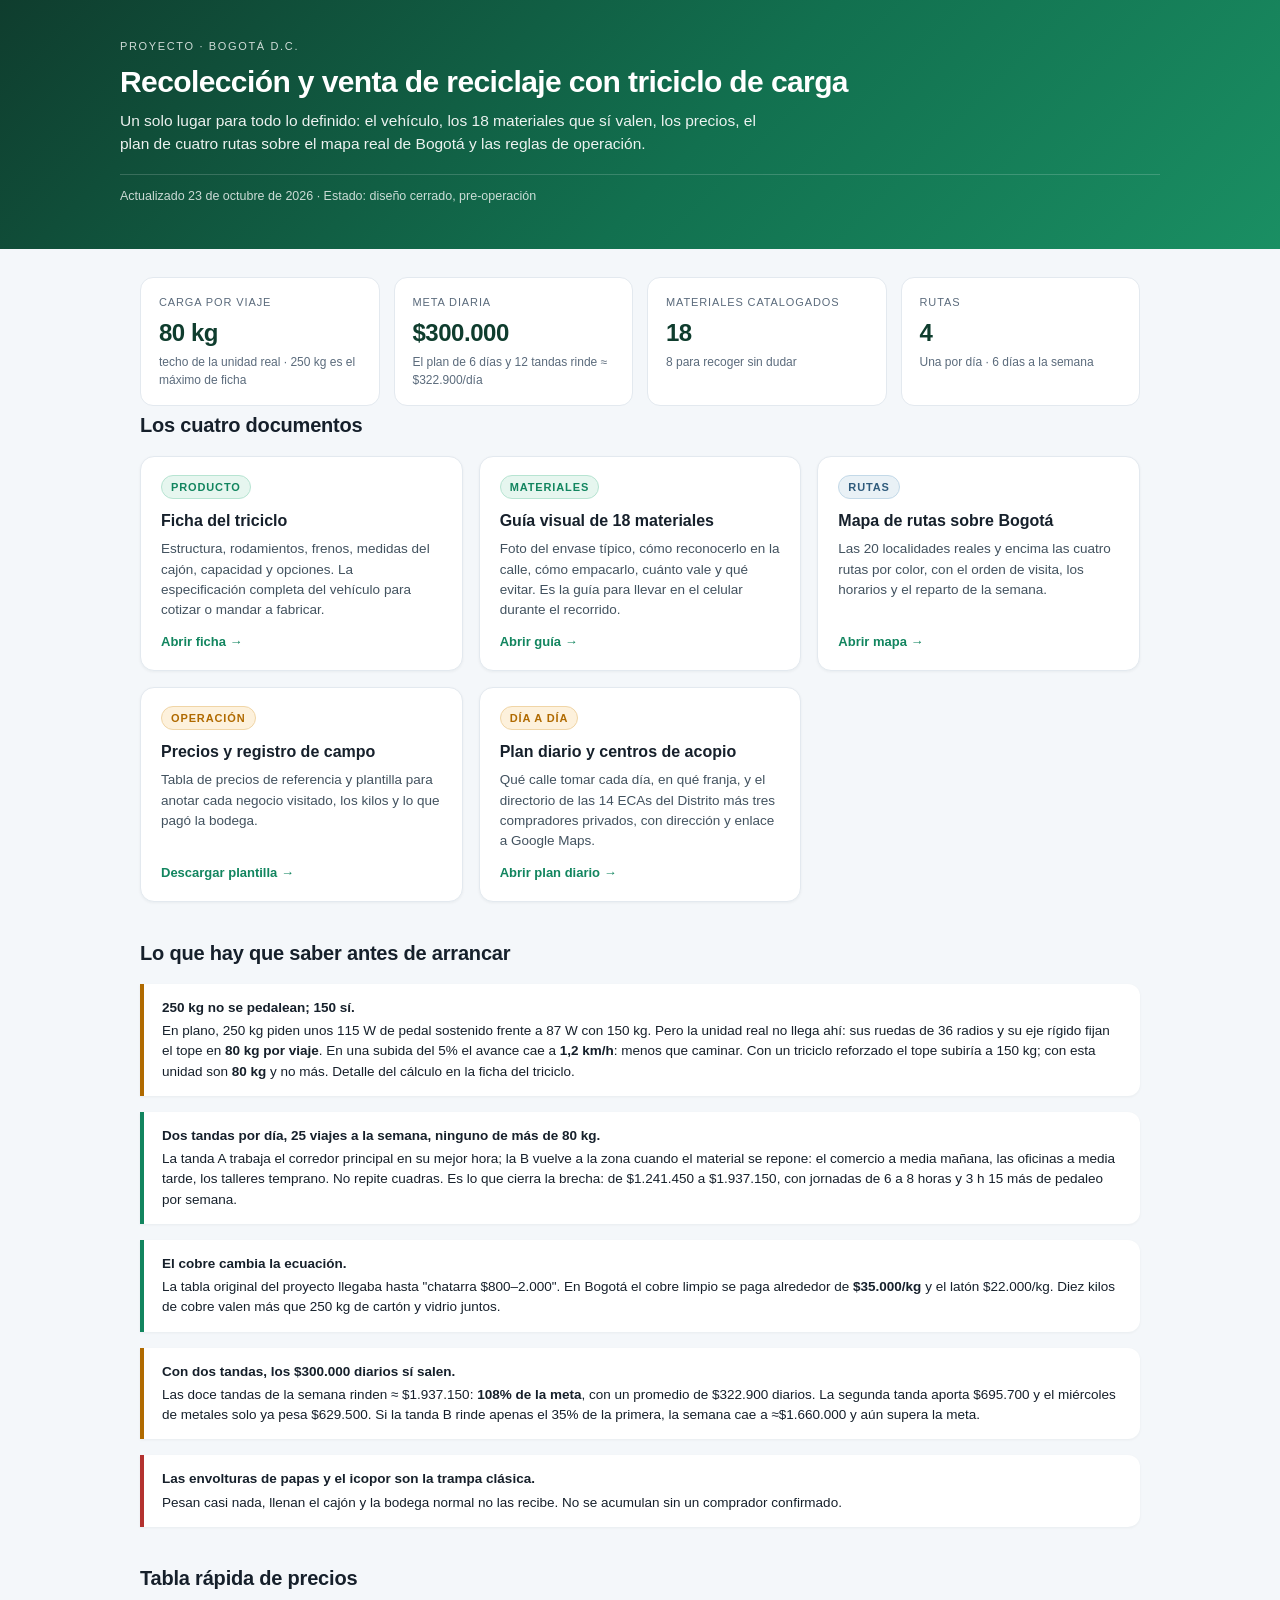
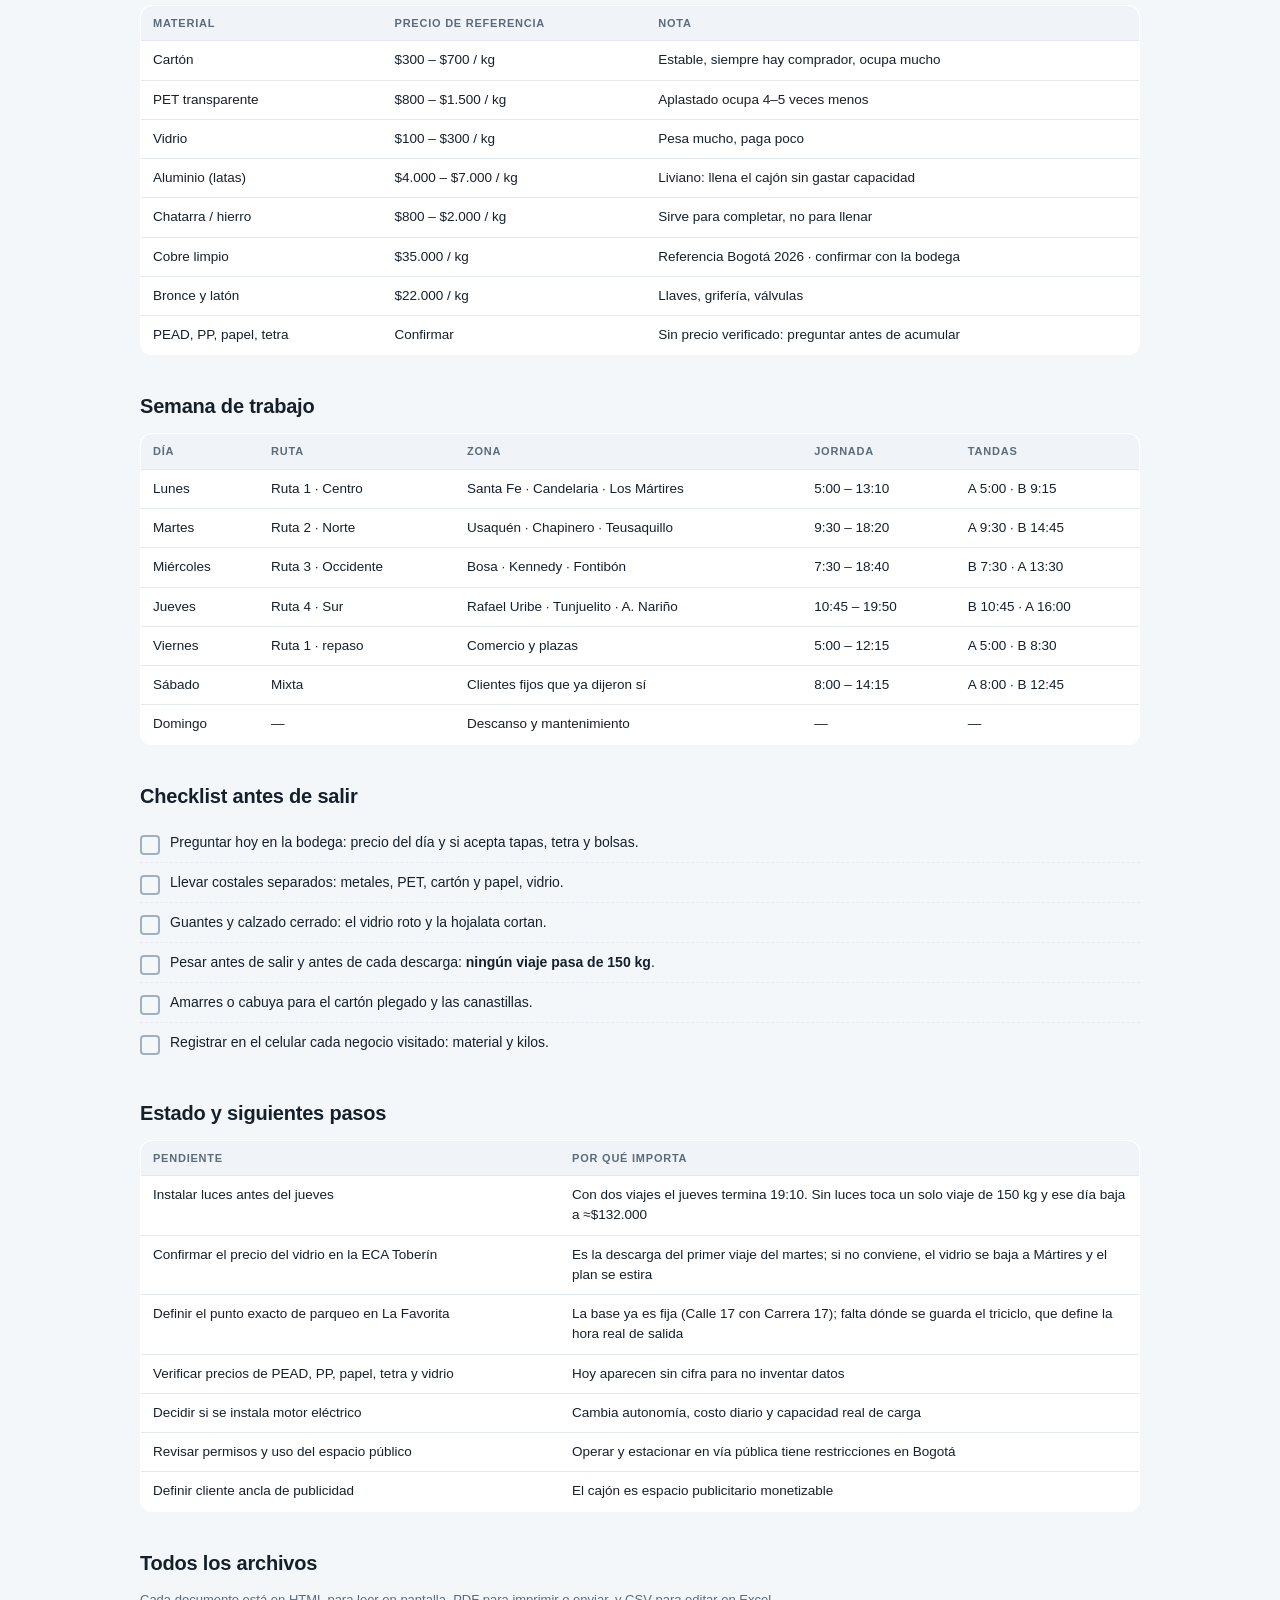
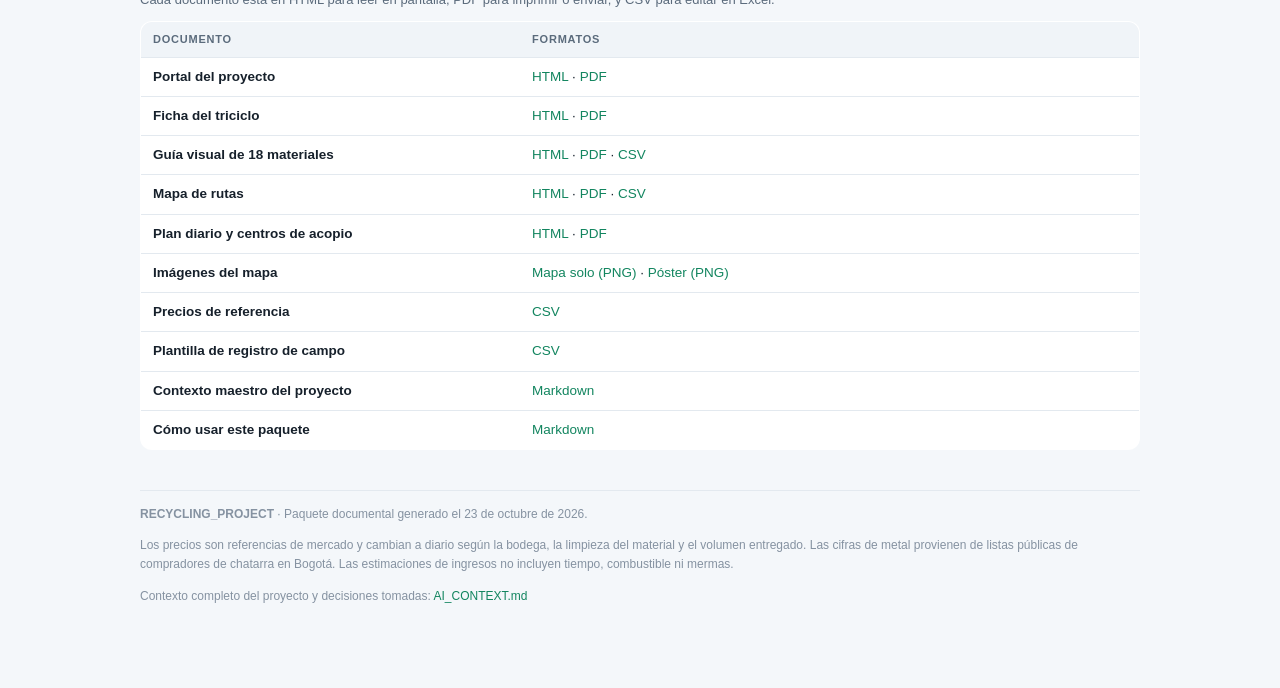
==== index.html @ 22b5cfcc "feat(portal): pagina principal con acceso a todas las secciones" ====
﻿<!DOCTYPE html>
<html lang="es">
<head>
<meta charset="utf-8">
<meta name="viewport" content="width=device-width, initial-scale=1">
<title>RECYCLING_PROJECT · Recolección con triciclo en Bogotá</title>
<link rel="stylesheet" href="assets/styles.css">
</head>
<body>

<header class="top">
  <div class="inner">
    <p class="kicker">Proyecto · Bogotá D.C.</p>
    <h1>Recolección y venta de reciclaje con triciclo de carga</h1>
    <p class="lead">Un solo lugar para todo lo definido: el vehículo, los 18 materiales que sí valen, los precios, el plan de cuatro rutas sobre el mapa real de Bogotá y las reglas de operación.</p>
    <p class="meta">Actualizado 23 de octubre de 2026 · Estado: diseño cerrado, pre-operación</p>
  </div>
</header>

<div class="wrap">

  <div class="metrics">
    <div class="metric">
      <div class="k">Carga por viaje</div>
      <div class="v">80 kg</div>
      <div class="s">techo de la unidad real · 250 kg es el máximo de ficha</div>
    </div>
    <div class="metric">
      <div class="k">Meta diaria</div>
      <div class="v">$300.000</div>
      <div class="s">El plan de 6 días y 12 tandas rinde ≈ $322.900/día</div>
    </div>
    <div class="metric">
      <div class="k">Materiales catalogados</div>
      <div class="v">18</div>
      <div class="s">8 para recoger sin dudar</div>
    </div>
    <div class="metric">
      <div class="k">Rutas</div>
      <div class="v">4</div>
      <div class="s">Una por día · 6 días a la semana</div>
    </div>
  </div>

  <h2>Los cuatro documentos</h2>

  <div class="grid">
    <div class="card">
      <span class="pill green">Producto</span>
      <h3>Ficha del triciclo</h3>
      <p>Estructura, rodamientos, frenos, medidas del cajón, capacidad y opciones. La especificación completa del vehículo para cotizar o mandar a fabricar.</p>
      <a class="go" href="01_producto/ficha_triciclo.html">Abrir ficha →</a>
    </div>

    <div class="card">
      <span class="pill green">Materiales</span>
      <h3>Guía visual de 18 materiales</h3>
      <p>Foto del envase típico, cómo reconocerlo en la calle, cómo empacarlo, cuánto vale y qué evitar. Es la guía para llevar en el celular durante el recorrido.</p>
      <a class="go" href="02_materiales/guia_materiales.html">Abrir guía →</a>
    </div>

    <div class="card">
      <span class="pill blue">Rutas</span>
      <h3>Mapa de rutas sobre Bogotá</h3>
      <p>Las 20 localidades reales y encima las cuatro rutas por color, con el orden de visita, los horarios y el reparto de la semana.</p>
      <a class="go" href="03_rutas/mapa_rutas.html">Abrir mapa →</a>
    </div>

    <div class="card">
      <span class="pill amber">Operación</span>
      <h3>Precios y registro de campo</h3>
      <p>Tabla de precios de referencia y plantilla para anotar cada negocio visitado, los kilos y lo que pagó la bodega.</p>
      <a class="go" href="04_operacion/registro_recoleccion.csv">Descargar plantilla →</a>
    </div>
    <div class="card">
      <span class="pill amber">Día a día</span>
      <h3>Plan diario y centros de acopio</h3>
      <p>Qué calle tomar cada día, en qué franja, y el directorio de las 14 ECAs del Distrito más tres compradores privados, con dirección y enlace a Google Maps.</p>
      <a class="go" href="03_rutas/plan_semanal.html">Abrir plan diario →</a>
    </div>
  </div>

  <h2>Lo que hay que saber antes de arrancar</h2>

  <div class="note warn">
    <strong>250 kg no se pedalean; 150 sí.</strong>
    En plano, 250 kg piden unos 115 W de pedal sostenido frente a 87 W con 150 kg. Pero la unidad real no llega ahí: sus ruedas de 36 radios y su eje rígido fijan el tope en <b>80 kg por viaje</b>. En una subida del 5% el avance cae a <b>1,2 km/h</b>: menos que caminar. Con un triciclo reforzado el tope subiría a 150 kg; con esta unidad son <b>80 kg</b> y no más. Detalle del cálculo en la ficha del triciclo.
  </div>

  <div class="note">
    <strong>Dos tandas por día, 25 viajes a la semana, ninguno de más de 80 kg.</strong>
    La tanda A trabaja el corredor principal en su mejor hora; la B vuelve a la zona cuando el material se repone: el comercio a media mañana, las oficinas a media tarde, los talleres temprano. No repite cuadras. Es lo que cierra la brecha: de $1.241.450 a $1.937.150, con jornadas de 6 a 8 horas y 3 h 15 más de pedaleo por semana.
  </div>

  <div class="note">
    <strong>El cobre cambia la ecuación.</strong>
    La tabla original del proyecto llegaba hasta "chatarra $800–2.000". En Bogotá el cobre limpio se paga alrededor de <b>$35.000/kg</b> y el latón $22.000/kg. Diez kilos de cobre valen más que 250 kg de cartón y vidrio juntos.
  </div>

  <div class="note warn">
    <strong>Con dos tandas, los $300.000 diarios sí salen.</strong>
    Las doce tandas de la semana rinden ≈ $1.937.150: <b>108% de la meta</b>, con un promedio de $322.900 diarios. La segunda tanda aporta $695.700 y el miércoles de metales solo ya pesa $629.500. Si la tanda B rinde apenas el 35% de la primera, la semana cae a ≈$1.660.000 y aún supera la meta.
  </div>

  <div class="note stop">
    <strong>Las envolturas de papas y el icopor son la trampa clásica.</strong>
    Pesan casi nada, llenan el cajón y la bodega normal no las recibe. No se acumulan sin un comprador confirmado.
  </div>

  <h2>Tabla rápida de precios</h2>

  <table>
    <tr><th>Material</th><th>Precio de referencia</th><th>Nota</th></tr>
    <tr><td>Cartón</td><td class="num">$300 – $700 / kg</td><td>Estable, siempre hay comprador, ocupa mucho</td></tr>
    <tr><td>PET transparente</td><td class="num">$800 – $1.500 / kg</td><td>Aplastado ocupa 4–5 veces menos</td></tr>
    <tr><td>Vidrio</td><td class="num">$100 – $300 / kg</td><td>Pesa mucho, paga poco</td></tr>
    <tr><td>Aluminio (latas)</td><td class="num">$4.000 – $7.000 / kg</td><td>Liviano: llena el cajón sin gastar capacidad</td></tr>
    <tr><td>Chatarra / hierro</td><td class="num">$800 – $2.000 / kg</td><td>Sirve para completar, no para llenar</td></tr>
    <tr><td>Cobre limpio</td><td class="num">$35.000 / kg</td><td>Referencia Bogotá 2026 · confirmar con la bodega</td></tr>
    <tr><td>Bronce y latón</td><td class="num">$22.000 / kg</td><td>Llaves, grifería, válvulas</td></tr>
    <tr><td>PEAD, PP, papel, tetra</td><td class="num">Confirmar</td><td>Sin precio verificado: preguntar antes de acumular</td></tr>
  </table>

  <h2>Semana de trabajo</h2>

  <table>
    <tr><th>Día</th><th>Ruta</th><th>Zona</th><th>Jornada</th><th>Tandas</th></tr>
    <tr><td>Lunes</td><td>Ruta 1 · Centro</td><td>Santa Fe · Candelaria · Los Mártires</td><td class="num">5:00 – 13:10</td><td>A 5:00 · B 9:15</td></tr>
    <tr><td>Martes</td><td>Ruta 2 · Norte</td><td>Usaquén · Chapinero · Teusaquillo</td><td class="num">9:30 – 18:20</td><td>A 9:30 · B 14:45</td></tr>
    <tr><td>Miércoles</td><td>Ruta 3 · Occidente</td><td>Bosa · Kennedy · Fontibón</td><td class="num">7:30 – 18:40</td><td>B 7:30 · A 13:30</td></tr>
    <tr><td>Jueves</td><td>Ruta 4 · Sur</td><td>Rafael Uribe · Tunjuelito · A. Nariño</td><td class="num">10:45 – 19:50</td><td>B 10:45 · A 16:00</td></tr>
    <tr><td>Viernes</td><td>Ruta 1 · repaso</td><td>Comercio y plazas</td><td class="num">5:00 – 12:15</td><td>A 5:00 · B 8:30</td></tr>
    <tr><td>Sábado</td><td>Mixta</td><td>Clientes fijos que ya dijeron sí</td><td class="num">8:00 – 14:15</td><td>A 8:00 · B 12:45</td></tr>
    <tr><td>Domingo</td><td>—</td><td>Descanso y mantenimiento</td><td class="num">—</td><td class="num">—</td></tr>
  </table>

  <h2>Checklist antes de salir</h2>

  <ul class="check">
    <li>Preguntar hoy en la bodega: precio del día y si acepta tapas, tetra y bolsas.</li>
    <li>Llevar costales separados: metales, PET, cartón y papel, vidrio.</li>
    <li>Guantes y calzado cerrado: el vidrio roto y la hojalata cortan.</li>
    <li>Pesar antes de salir y antes de cada descarga: <b>ningún viaje pasa de 150 kg</b>.</li>
    <li>Amarres o cabuya para el cartón plegado y las canastillas.</li>
    <li>Registrar en el celular cada negocio visitado: material y kilos.</li>
  </ul>

  <h2>Estado y siguientes pasos</h2>

  <table>
    <tr><th style="width:42%">Pendiente</th><th>Por qué importa</th></tr>
    <tr><td>Instalar luces antes del jueves</td><td>Con dos viajes el jueves termina 19:10. Sin luces toca un solo viaje de 150 kg y ese día baja a ≈$132.000</td></tr>
    <tr><td>Confirmar el precio del vidrio en la ECA Toberín</td><td>Es la descarga del primer viaje del martes; si no conviene, el vidrio se baja a Mártires y el plan se estira</td></tr>
    <tr><td>Definir el punto exacto de parqueo en La Favorita</td><td>La base ya es fija (Calle 17 con Carrera 17); falta dónde se guarda el triciclo, que define la hora real de salida</td></tr>
    <tr><td>Verificar precios de PEAD, PP, papel, tetra y vidrio</td><td>Hoy aparecen sin cifra para no inventar datos</td></tr>
    <tr><td>Decidir si se instala motor eléctrico</td><td>Cambia autonomía, costo diario y capacidad real de carga</td></tr>
    <tr><td>Revisar permisos y uso del espacio público</td><td>Operar y estacionar en vía pública tiene restricciones en Bogotá</td></tr>
    <tr><td>Definir cliente ancla de publicidad</td><td>El cajón es espacio publicitario monetizable</td></tr>
  </table>

  <h2>Todos los archivos</h2>
  <p class="small">Cada documento está en HTML para leer en pantalla, PDF para imprimir o enviar, y CSV para editar en Excel.</p>

  <table>
    <tr><th style="width:38%">Documento</th><th>Formatos</th></tr>
    <tr>
      <td><b>Portal del proyecto</b></td>
      <td><a href="index.html">HTML</a> · <a href="index.pdf">PDF</a></td>
    </tr>
    <tr>
      <td><b>Ficha del triciclo</b></td>
      <td><a href="01_producto/ficha_triciclo.html">HTML</a> · <a href="01_producto/ficha_triciclo.pdf">PDF</a></td>
    </tr>
    <tr>
      <td><b>Guía visual de 18 materiales</b></td>
      <td><a href="02_materiales/guia_materiales.html">HTML</a> · <a href="02_materiales/guia_materiales.pdf">PDF</a> · <a href="02_materiales/materiales.csv">CSV</a></td>
    </tr>
    <tr>
      <td><b>Mapa de rutas</b></td>
      <td><a href="03_rutas/mapa_rutas.html">HTML</a> · <a href="03_rutas/mapa_rutas.pdf">PDF</a> · <a href="03_rutas/rutas.csv">CSV</a></td>
    </tr>
    <tr>
      <td><b>Plan diario y centros de acopio</b></td>
      <td><a href="03_rutas/plan_semanal.html">HTML</a> · <a href="03_rutas/plan_semanal.pdf">PDF</a></td>
    </tr>
    <tr>
      <td><b>Imágenes del mapa</b></td>
      <td><a href="03_rutas/mapa_bogota.png">Mapa solo (PNG)</a> · <a href="03_rutas/mapa_rutas_bogota.png">Póster (PNG)</a></td>
    </tr>
    <tr>
      <td><b>Precios de referencia</b></td>
      <td><a href="04_operacion/precios_referencia.csv">CSV</a></td>
    </tr>
    <tr>
      <td><b>Plantilla de registro de campo</b></td>
      <td><a href="04_operacion/registro_recoleccion.csv">CSV</a></td>
    </tr>
    <tr>
      <td><b>Contexto maestro del proyecto</b></td>
      <td><a href="AI_CONTEXT.md">Markdown</a></td>
    </tr>
    <tr>
      <td><b>Cómo usar este paquete</b></td>
      <td><a href="README.md">Markdown</a></td>
    </tr>
  </table>

  <footer class="foot">
    <p><b>RECYCLING_PROJECT</b> · Paquete documental generado el 23 de octubre de 2026.</p>
    <p>Los precios son referencias de mercado y cambian a diario según la bodega, la limpieza del material y el volumen entregado. Las cifras de metal provienen de listas públicas de compradores de chatarra en Bogotá. Las estimaciones de ingresos no incluyen tiempo, combustible ni mermas.</p>
    <p>Contexto completo del proyecto y decisiones tomadas: <a href="AI_CONTEXT.md">AI_CONTEXT.md</a></p>
  </footer>

</div>
</body>
</html>
---- assets/styles.css ----
﻿:root{
  --ink:#16202b; --muted:#5b6b7c; --line:#e3e9ef; --bg:#f4f7fa;
  --green:#12855f; --green-dark:#0f3d2e; --green-soft:#e6f6ef;
  --amber:#b06a00; --amber-soft:#fdf1dc;
  --red:#b3322f; --red-soft:#fbe9e8;
  --blue:#3E7096; --blue-soft:#E9F1F6;
}
*{box-sizing:border-box}
body{margin:0;background:var(--bg);color:var(--ink);
  font-family:Arial,"Helvetica Neue",Helvetica,"Segoe UI",Roboto,sans-serif;
  line-height:1.5;-webkit-text-size-adjust:100%}
a{color:var(--green);text-decoration:none}
a:hover{text-decoration:underline}
.wrap{max-width:1040px;margin:0 auto;padding:0 20px 70px}

/* header */
header.top{background:linear-gradient(135deg,#0f3d2e 0%,#12704f 55%,#1a8f63 100%);
  color:#fff;padding:38px 20px 32px;margin-bottom:28px}
header.top .inner{max-width:1040px;margin:0 auto}
.kicker{letter-spacing:.15em;text-transform:uppercase;font-size:11px;opacity:.8;margin:0 0 10px}
h1{margin:0 0 10px;font-size:30px;line-height:1.15;letter-spacing:-.02em}
.lead{margin:0;font-size:15.5px;opacity:.92;max-width:660px}
header.top .meta{margin-top:18px;font-size:12.5px;opacity:.78;
  border-top:1px solid rgba(255,255,255,.22);padding-top:12px}
.crumb{font-size:12.5px;color:var(--muted);margin:0 0 14px}
.crumb a{color:var(--muted)}

/* type */
h2{font-size:20px;margin:36px 0 12px;letter-spacing:-.01em}
h2:first-of-type{margin-top:0}
h3{font-size:15.5px;margin:22px 0 8px}
p{margin:0 0 12px}
.small{font-size:13px;color:var(--muted)}

/* cards */
.grid{display:grid;grid-template-columns:repeat(auto-fill,minmax(280px,1fr));gap:16px;margin-top:16px}
.card{background:#fff;border:1px solid var(--line);border-radius:14px;padding:18px 20px;
  box-shadow:0 1px 3px rgba(16,32,48,.05);display:flex;flex-direction:column}
.card h3{margin:0 0 6px;font-size:16px}
.card p{font-size:13.5px;color:#42525f;margin:0 0 12px;flex:1}
.card .go{font-size:13px;font-weight:bold;color:var(--green)}
.pill{display:inline-block;font-size:11px;font-weight:bold;letter-spacing:.08em;
  text-transform:uppercase;padding:3px 9px;border-radius:20px;margin-bottom:10px;align-self:flex-start}
.pill.green{background:var(--green-soft);color:var(--green);border:1px solid #b7e4d2}
.pill.amber{background:var(--amber-soft);color:var(--amber);border:1px solid #f0d5a6}
.pill.red{background:var(--red-soft);color:var(--red);border:1px solid #f0c3c1}
.pill.blue{background:var(--blue-soft);color:#2f5b7c;border:1px solid #c3d9e8}

/* tables */
table{width:100%;border-collapse:collapse;font-size:13.5px;background:#fff;
  border:1px solid var(--line);border-radius:12px;overflow:hidden;margin:10px 0 18px}
th,td{padding:9px 12px;text-align:left;border-bottom:1px solid var(--line);vertical-align:top}
th{background:#f0f4f8;font-size:11px;letter-spacing:.07em;text-transform:uppercase;color:var(--muted)}
tr:last-child td{border-bottom:none}
td.num{white-space:nowrap;font-variant-numeric:tabular-nums}

/* metrics */
.metrics{display:grid;grid-template-columns:repeat(auto-fit,minmax(180px,1fr));gap:14px;margin:18px 0 4px}
.metric{background:#fff;border:1px solid var(--line);border-radius:13px;padding:16px 18px}
.metric .k{font-size:11px;letter-spacing:.08em;text-transform:uppercase;color:var(--muted);margin-bottom:4px}
.metric .v{font-size:24px;font-weight:bold;letter-spacing:-.02em;color:var(--green-dark)}
.metric .s{font-size:12px;color:var(--muted);margin-top:2px}

/* callouts */
.note{background:#fff;border-left:4px solid var(--green);border-radius:0 12px 12px 0;
  padding:14px 18px;margin:16px 0;font-size:13.5px;box-shadow:0 1px 3px rgba(16,32,48,.05)}
.warn{border-left-color:var(--amber)}
.stop{border-left-color:var(--red)}
.note strong{display:block;margin-bottom:3px}

/* lists */
ul.clean{padding-left:18px;margin:8px 0 16px}
ul.clean li{margin-bottom:7px;font-size:14px}
ul.check{list-style:none;padding:0;margin:8px 0 16px}
ul.check li{position:relative;padding:9px 0 9px 30px;border-bottom:1px dashed #e6ecf2;font-size:14px}
ul.check li:last-child{border-bottom:none}
ul.check li:before{content:"";position:absolute;left:0;top:12px;width:16px;height:16px;
  border:2px solid #9fb0c0;border-radius:4px}

footer.foot{margin-top:40px;font-size:12px;color:#8592a1;line-height:1.6;
  border-top:1px solid var(--line);padding-top:14px}

@media print{
  @page{size:A4;margin:14mm}
  body{background:#fff}
  header.top{padding:20px 22px 18px;-webkit-print-color-adjust:exact;print-color-adjust:exact}
  header.top .inner{max-width:none}
  .metrics{grid-template-columns:repeat(4,1fr);gap:10px}
  .grid{grid-template-columns:1fr 1fr}
  .wrap{max-width:none;padding:0}
  .card,.note,table{box-shadow:none;break-inside:avoid}
  h2{break-after:avoid}
  a{color:inherit;text-decoration:none}
}
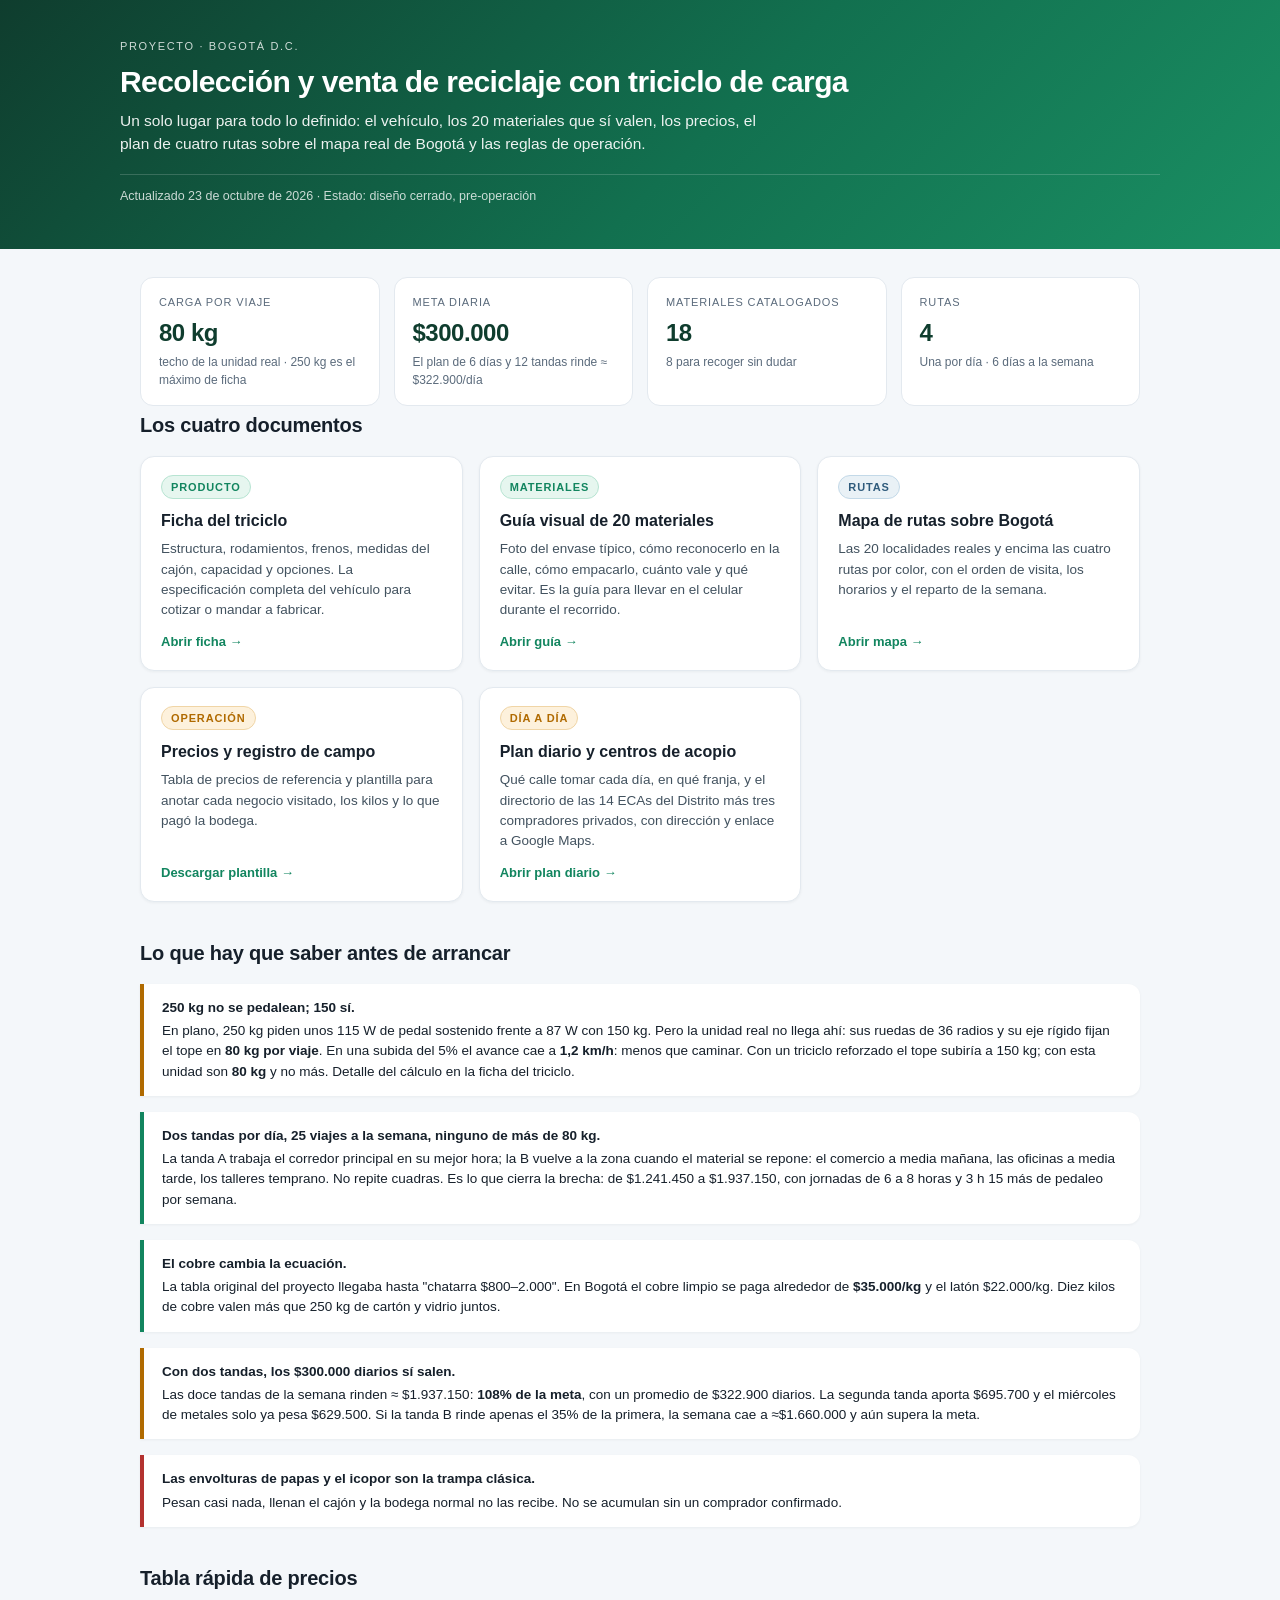
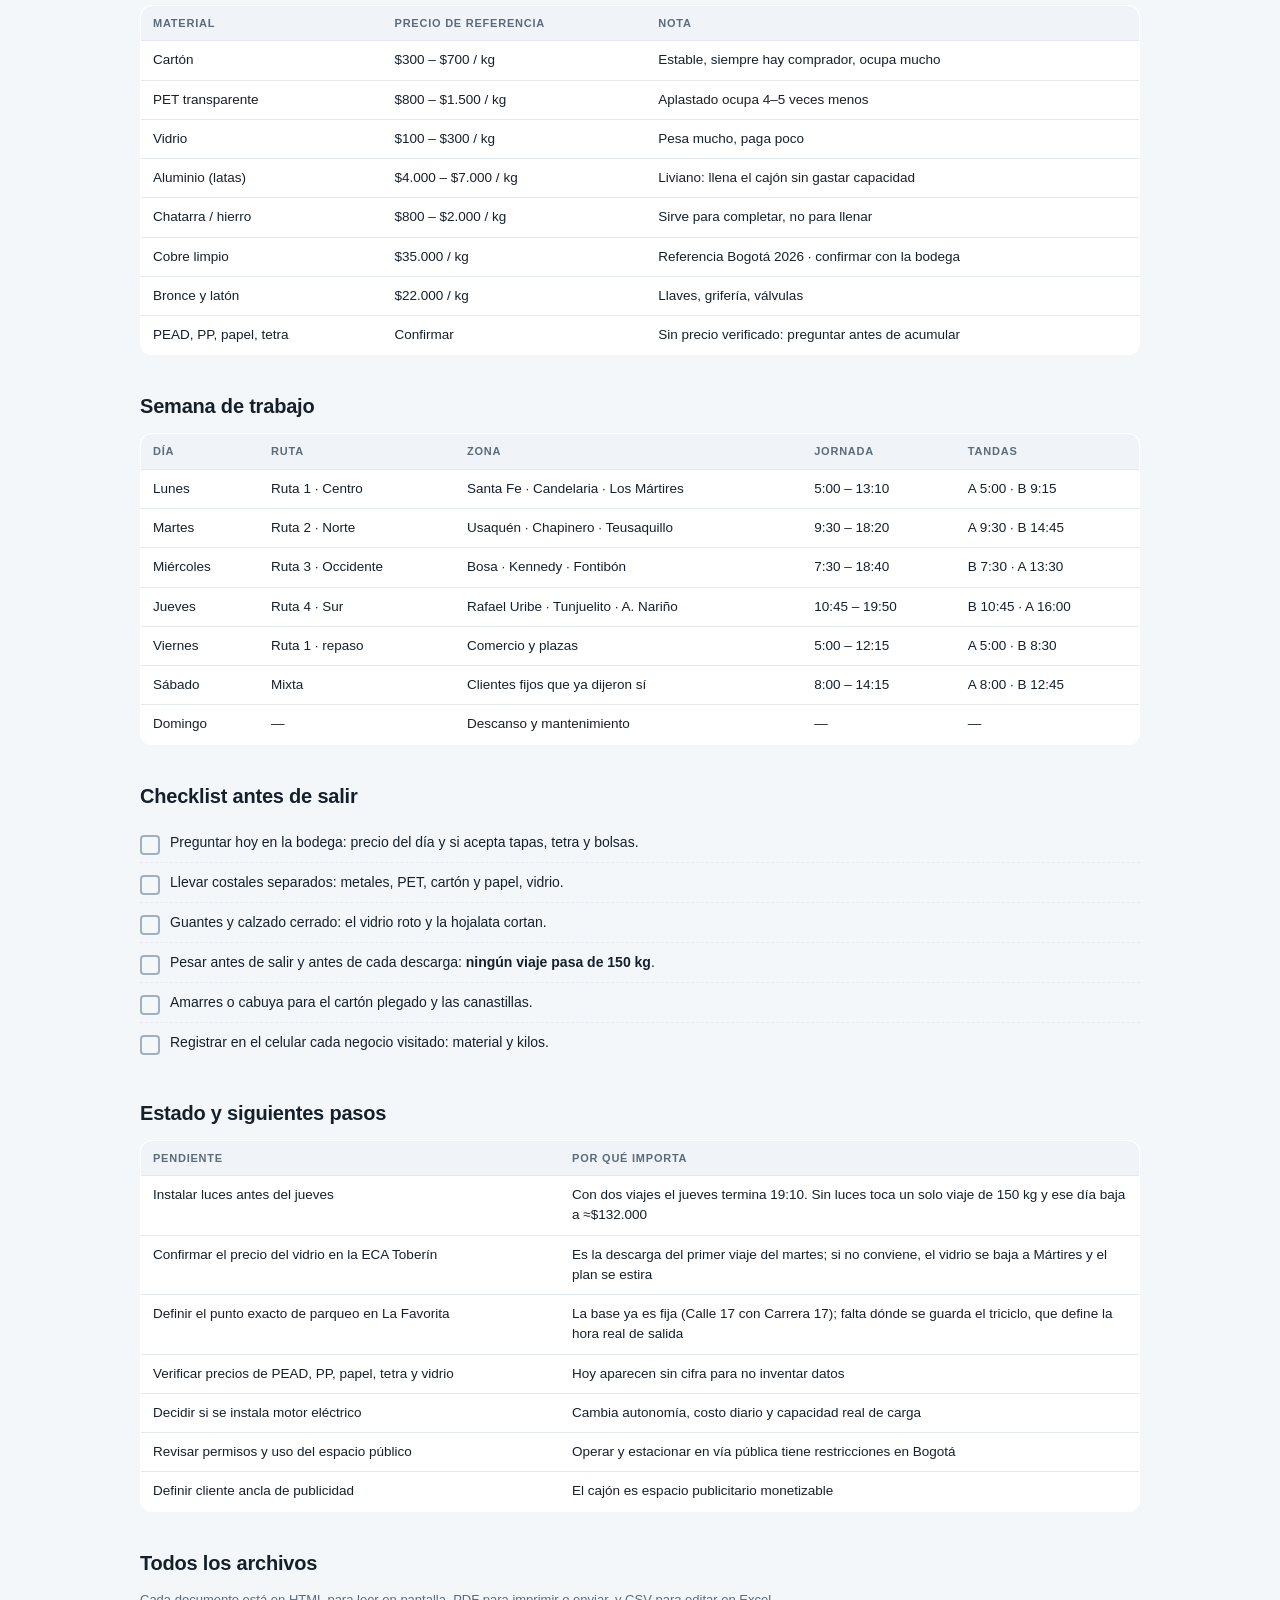
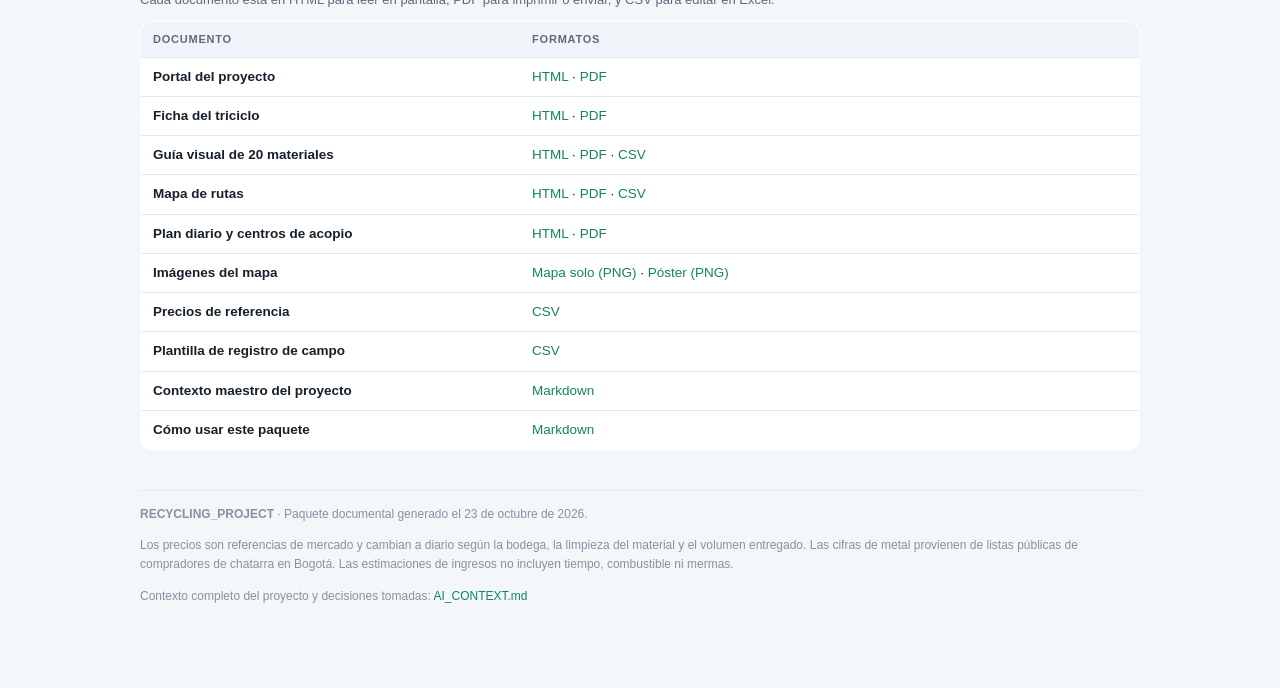
==== commit 954c0e7f: "feat(portal): catalogo actualizado a 20 materiales" ====
--- a/index.html
+++ b/index.html
@@ -12,7 +12,7 @@
   <div class="inner">
     <p class="kicker">Proyecto · Bogotá D.C.</p>
     <h1>Recolección y venta de reciclaje con triciclo de carga</h1>
-    <p class="lead">Un solo lugar para todo lo definido: el vehículo, los 18 materiales que sí valen, los precios, el plan de cuatro rutas sobre el mapa real de Bogotá y las reglas de operación.</p>
+    <p class="lead">Un solo lugar para todo lo definido: el vehículo, los 20 materiales que sí valen, los precios, el plan de cuatro rutas sobre el mapa real de Bogotá y las reglas de operación.</p>
     <p class="meta">Actualizado 23 de octubre de 2026 · Estado: diseño cerrado, pre-operación</p>
   </div>
 </header>
@@ -54,7 +54,7 @@
 
     <div class="card">
       <span class="pill green">Materiales</span>
-      <h3>Guía visual de 18 materiales</h3>
+      <h3>Guía visual de 20 materiales</h3>
       <p>Foto del envase típico, cómo reconocerlo en la calle, cómo empacarlo, cuánto vale y qué evitar. Es la guía para llevar en el celular durante el recorrido.</p>
       <a class="go" href="02_materiales/guia_materiales.html">Abrir guía →</a>
     </div>
@@ -172,7 +172,7 @@
       <td><a href="01_producto/ficha_triciclo.html">HTML</a> · <a href="01_producto/ficha_triciclo.pdf">PDF</a></td>
     </tr>
     <tr>
-      <td><b>Guía visual de 18 materiales</b></td>
+      <td><b>Guía visual de 20 materiales</b></td>
       <td><a href="02_materiales/guia_materiales.html">HTML</a> · <a href="02_materiales/guia_materiales.pdf">PDF</a> · <a href="02_materiales/materiales.csv">CSV</a></td>
     </tr>
     <tr>
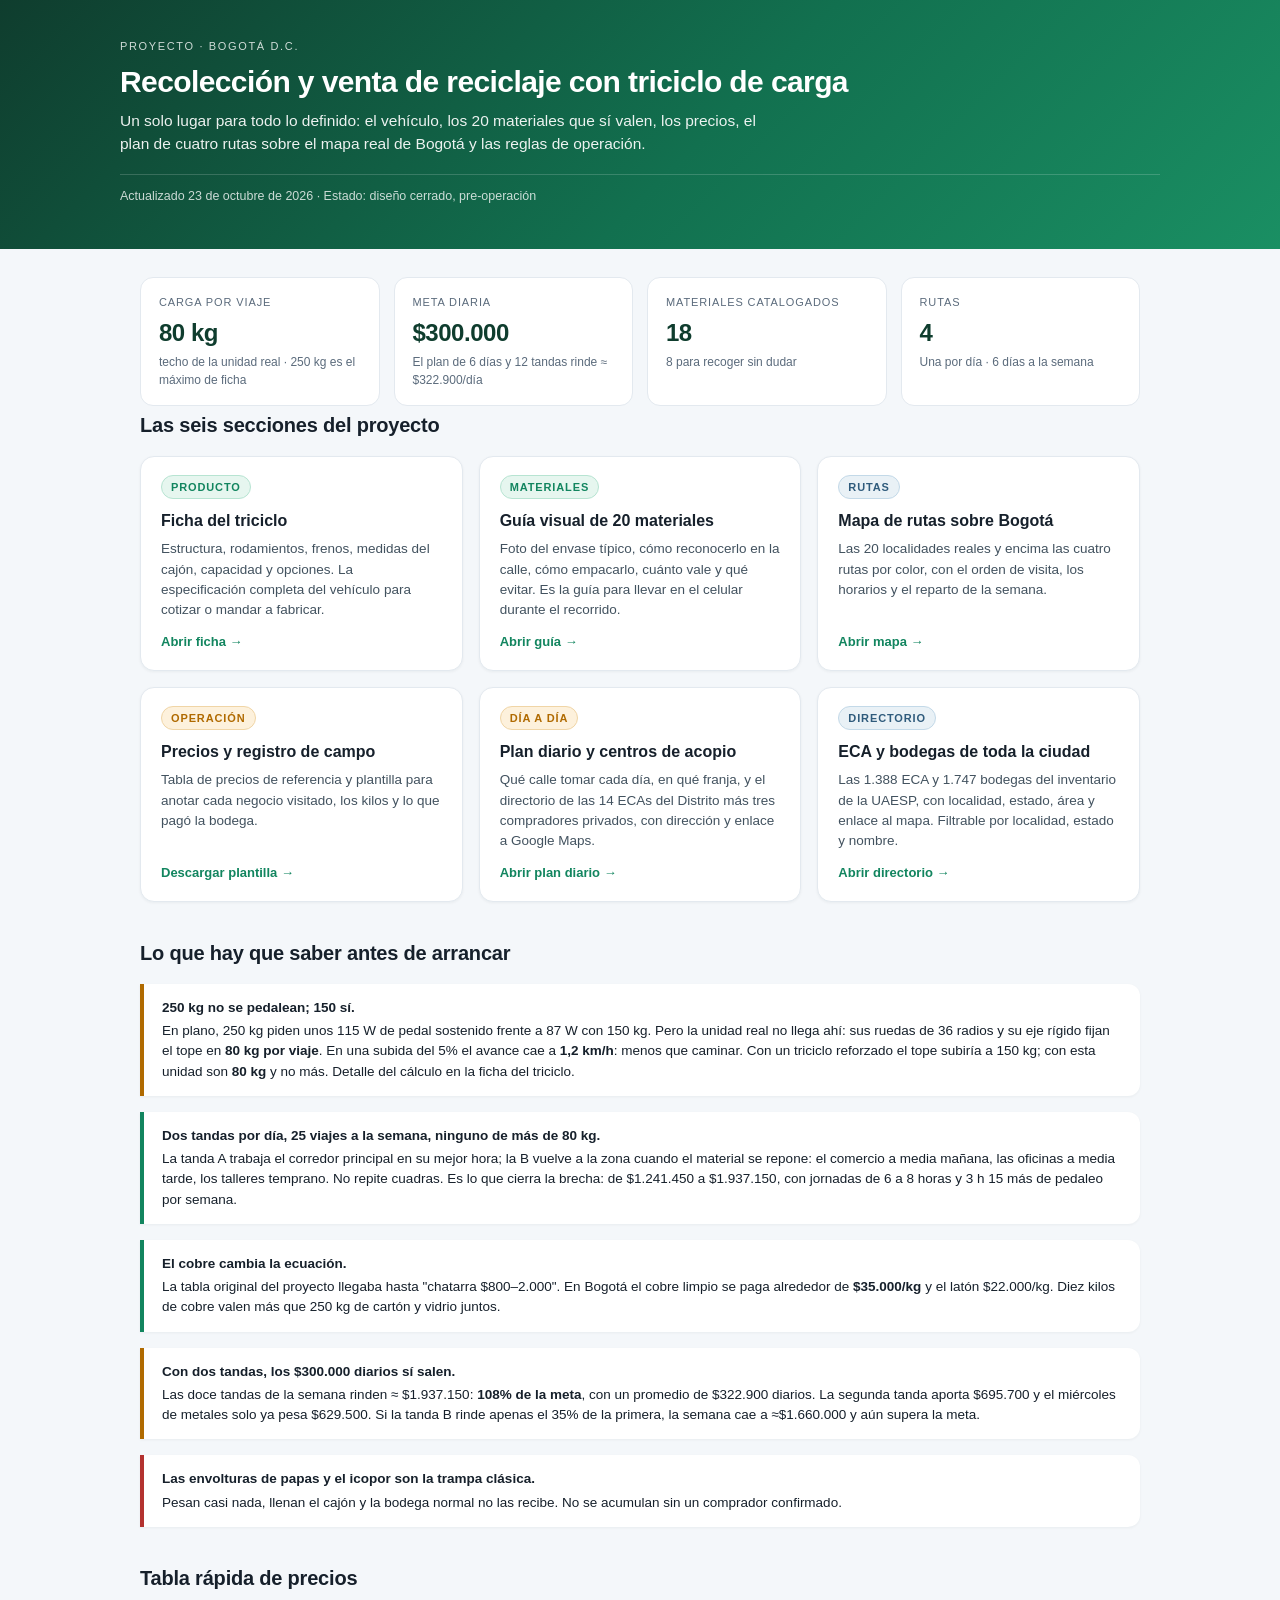
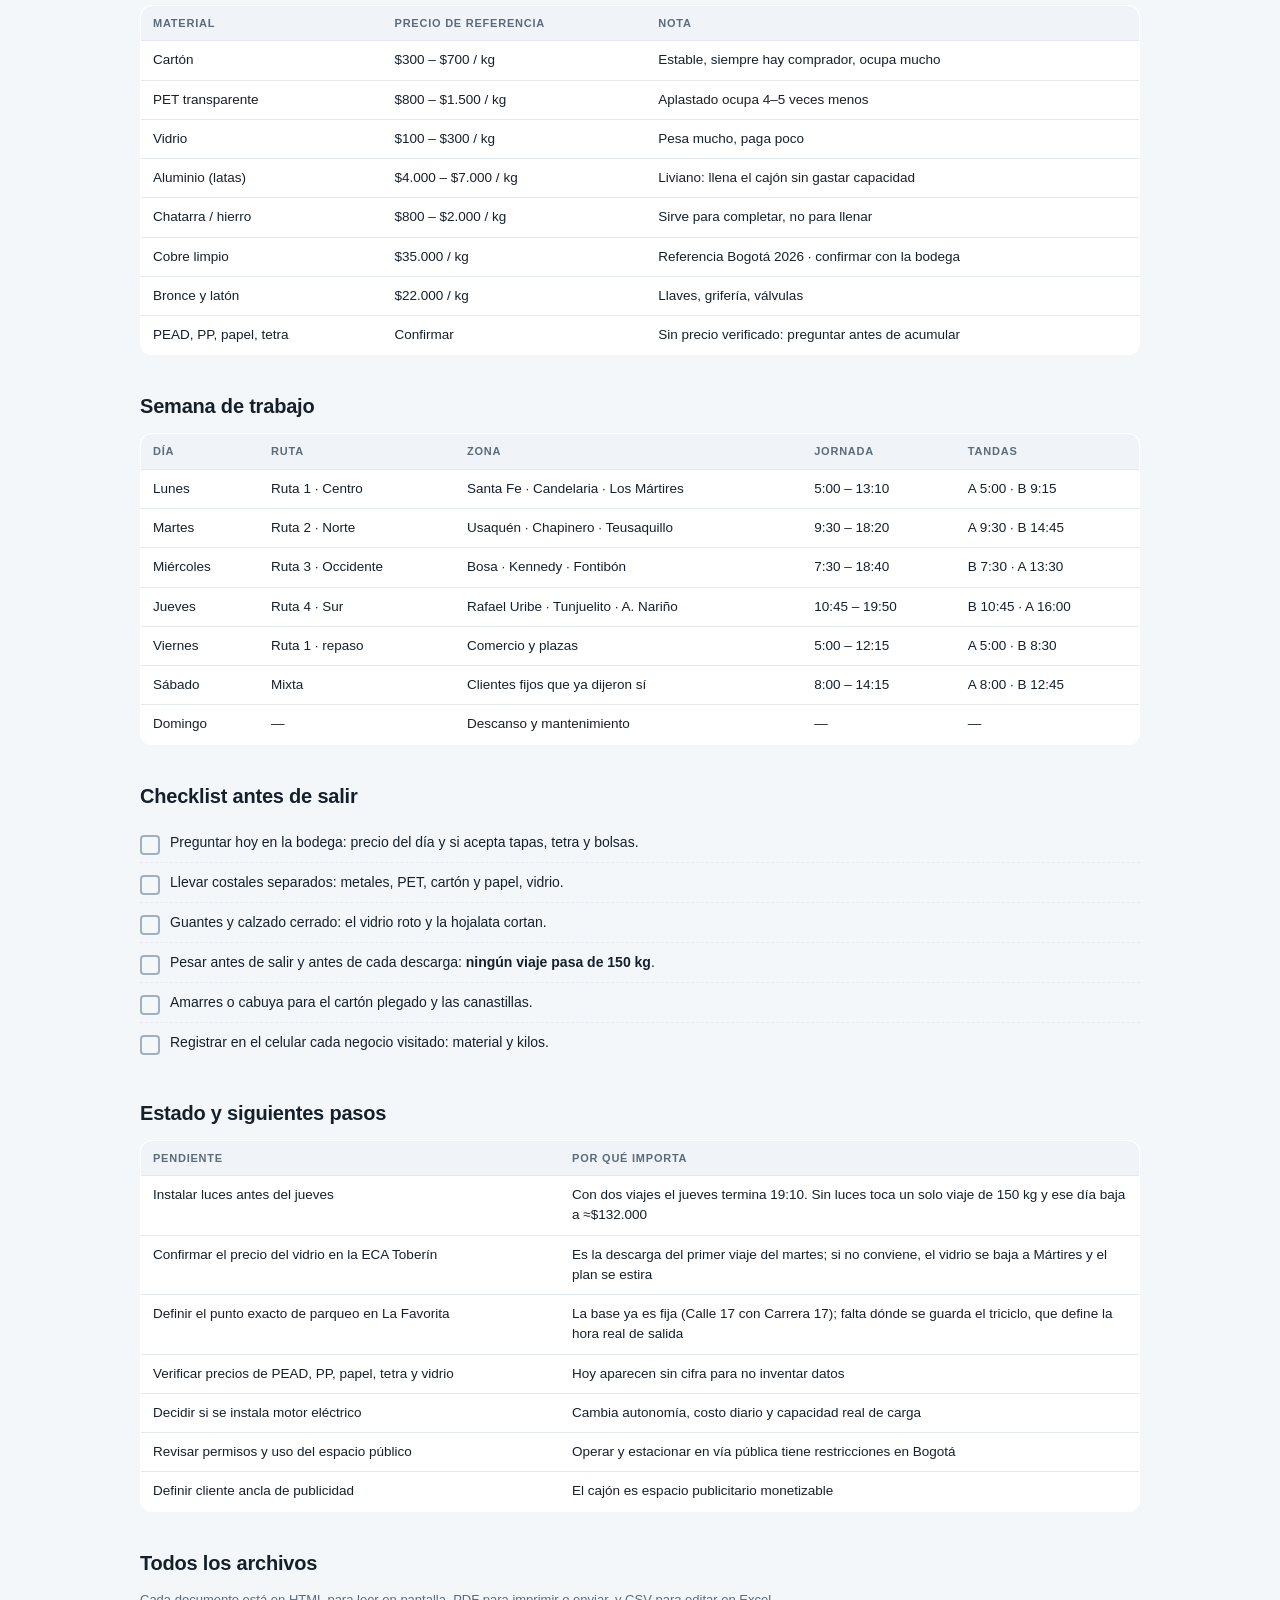
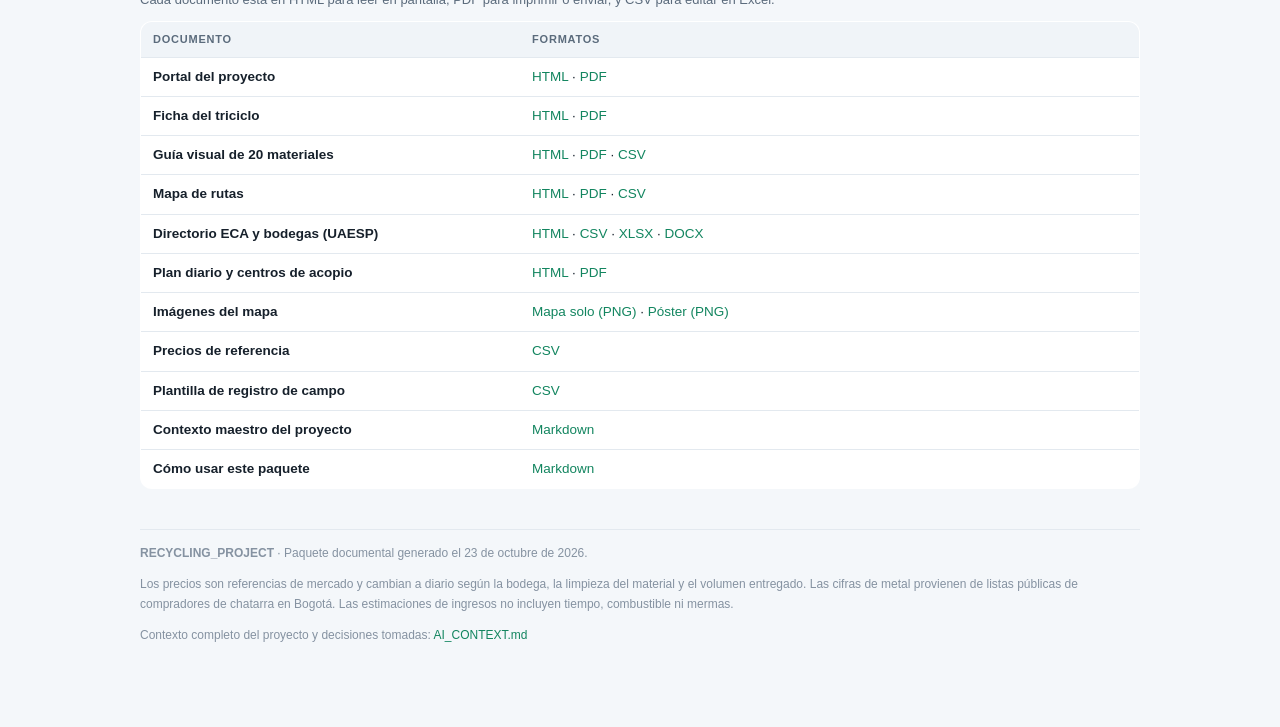
==== commit 6166ce72: "feat(portal): tarjeta y descargas del directorio ECA" ====
--- a/index.html
+++ b/index.html
@@ -42,7 +42,7 @@
     </div>
   </div>
 
-  <h2>Los cuatro documentos</h2>
+  <h2>Las seis secciones del proyecto</h2>
 
   <div class="grid">
     <div class="card">
@@ -77,6 +77,12 @@
       <h3>Plan diario y centros de acopio</h3>
       <p>Qué calle tomar cada día, en qué franja, y el directorio de las 14 ECAs del Distrito más tres compradores privados, con dirección y enlace a Google Maps.</p>
       <a class="go" href="03_rutas/plan_semanal.html">Abrir plan diario →</a>
+    </div>
+    <div class="card">
+      <span class="pill blue">Directorio</span>
+      <h3>ECA y bodegas de toda la ciudad</h3>
+      <p>Las 1.388 ECA y 1.747 bodegas del inventario de la UAESP, con localidad, estado, área y enlace al mapa. Filtrable por localidad, estado y nombre.</p>
+      <a class="go" href="05_directorio/directorio_ecas.html">Abrir directorio →</a>
     </div>
   </div>
 
@@ -180,6 +186,10 @@
       <td><a href="03_rutas/mapa_rutas.html">HTML</a> · <a href="03_rutas/mapa_rutas.pdf">PDF</a> · <a href="03_rutas/rutas.csv">CSV</a></td>
     </tr>
     <tr>
+      <td><b>Directorio ECA y bodegas (UAESP)</b></td>
+      <td><a href="05_directorio/directorio_ecas.html">HTML</a> · <a href="05_directorio/registros_geocodificados.csv">CSV</a> · <a href="05_directorio/Listado_ECA_direcciones.xlsx">XLSX</a> · <a href="05_directorio/Listado_ECA_direcciones.docx">DOCX</a></td>
+    </tr>
+    <tr>
       <td><b>Plan diario y centros de acopio</b></td>
       <td><a href="03_rutas/plan_semanal.html">HTML</a> · <a href="03_rutas/plan_semanal.pdf">PDF</a></td>
     </tr>
